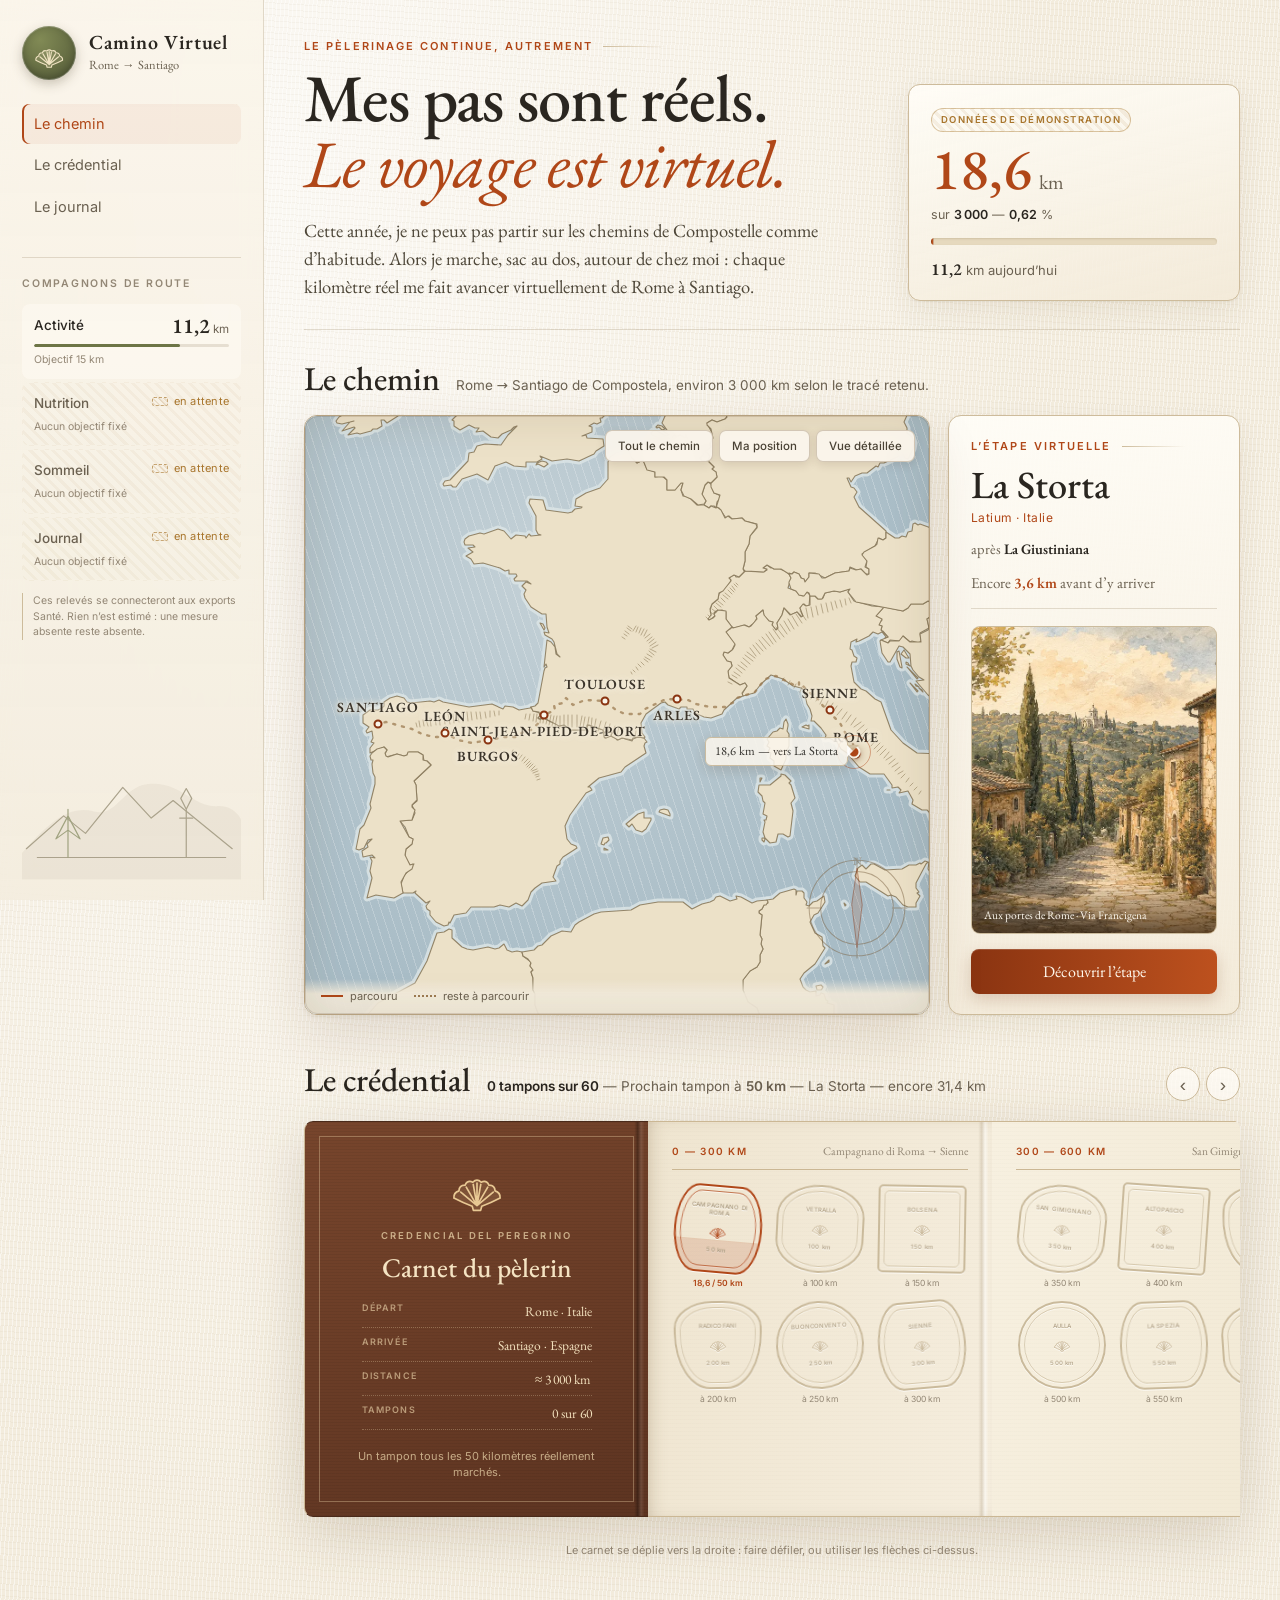
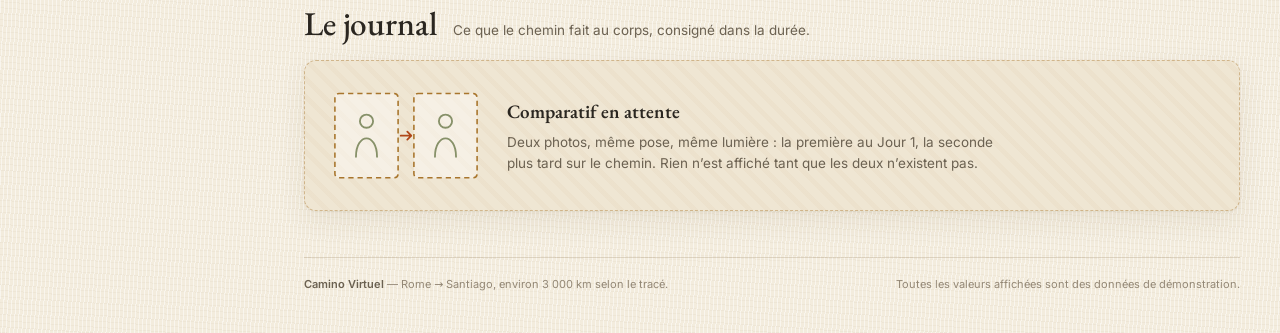
==== index.html @ 422473f5 "Camino Virtuel : refonte visuelle de la carte et du crédential Reprend l'état du site Lab et pousse " ====
<!doctype html>
<html lang="fr">
<head>
<meta charset="utf-8">
<meta name="viewport" content="width=device-width, initial-scale=1, viewport-fit=cover">
<meta name="theme-color" content="#f3ecdd">
<title>Camino Virtuel — Rome → Santiago</title>
<meta name="description" content="Je marche réellement autour de chez moi. Chaque kilomètre me fait avancer virtuellement de Rome à Santiago de Compostela.">
<link rel="stylesheet" href="assets/js/vendor/leaflet.css">
<link rel="stylesheet" href="assets/css/camino.css">
</head>
<body>

<a class="skip" href="#carte">Aller à la carte</a>

<!-- ══ colonne de gauche ═══════════════════════════════════════════════════ -->
<aside class="rail">
  <a class="brand" href="#top">
    <span class="brand-mark" aria-hidden="true">
      <svg viewBox="0 0 40 38">
        <path d="M3.5 27.6Q3.1 23.9 7.1 22.5Q7.3 18.3 11.5 18.4Q13.2 14.6 17 16.3Q20 13.3 23 16.3Q26.8 14.6 28.5 18.4Q32.7 18.3 32.9 22.5Q36.9 23.9 36.5 27.6Q30 31 23.4 33.5L22.6 36.4L17.4 36.4L16.6 33.5Q10 31 3.5 27.6Z"/>
        <path d="M20 33L8.4 23.4M20 33L12.3 19.8M20 33L17.3 17.9M20 33L22.7 17.9M20 33L27.7 19.8M20 33L31.6 23.4M20 33L20 16.9"/>
      </svg>
    </span>
    <span class="brand-text">
      <b>Camino Virtuel</b>
      <i>Rome → Santiago</i>
    </span>
  </a>

  <nav class="nav" aria-label="Navigation principale">
    <a class="nav-item is-active" href="#carte">Le chemin</a>
    <a class="nav-item" href="#credential">Le crédential</a>
    <a class="nav-item" href="#journal">Le journal</a>
  </nav>

  <!-- Les quatre compagnons vivent ici, dans la colonne — jamais sous la carte.
       Ils accompagnent le voyage, ils ne sont pas le récit. -->
  <section class="companions" aria-labelledby="companions-title">
    <h2 id="companions-title">Compagnons de route</h2>
    <ul data-compagnons></ul>
    <p class="companions-note" data-demo-only>
      Ces relevés se connecteront aux exports Santé. Rien n’est estimé :
      une mesure absente reste absente.
    </p>
  </section>

  <div class="rail-foot" aria-hidden="true">
    <svg viewBox="0 0 200 120">
      <path class="wash" d="M0 96c26-30 44-44 66-38 20 5 26-22 48-25 30-4 42 22 66 20 8 0 16 4 20 12v55H0Z"/>
      <path class="line" d="M4 92 38 62l20 16 34-42 26 28 20-16 54 44"/>
      <path class="line" d="M14 100h172"/>
      <path class="spire" d="M150 100V56m-6 8h12m-6-8-5-10 5-9 5 9-5 10"/>
      <path class="tree" d="M42 100V56m0 6-11 21 11-8 11 8-11-21"/>
    </svg>
  </div>
</aside>

<!-- ══ contenu ═════════════════════════════════════════════════════════════ -->
<main id="top">

  <!-- ── titre-thèse ─────────────────────────────────────────────────────── -->
  <header class="masthead">
    <div class="masthead-text">
      <p class="overline">Le pèlerinage continue, autrement</p>
      <h1>Mes pas sont réels.<br><em>Le voyage est virtuel.</em></h1>
      <p class="standfirst">
        Cette année, je ne peux pas partir sur les chemins de Compostelle comme
        d’habitude. Alors je marche, sac au dos, autour de chez moi : chaque
        kilomètre réel me fait avancer virtuellement de Rome à Santiago.
      </p>
    </div>

    <div class="odometer">
      <span class="odometer-badge" data-demo-only>Données de démonstration</span>
      <p class="odometer-value">
        <strong data-km-total>—</strong><span>km</span>
      </p>
      <p class="odometer-scale">sur <b data-km-goal>3 000</b> — <b data-percent>0</b> %</p>
      <div class="track" data-progress-bar role="progressbar"
           aria-valuemin="0" aria-valuemax="3000" aria-valuenow="0">
        <i></i>
      </div>
      <p class="odometer-today" data-today></p>
    </div>
  </header>

  <!-- ── la carte, cœur du site ──────────────────────────────────────────── -->
  <section class="chapter" id="carte" aria-labelledby="carte-title">
    <div class="chapter-head">
      <h2 id="carte-title">Le chemin</h2>
      <p>Rome → Santiago de Compostela, environ 3 000 km selon le tracé retenu.</p>
    </div>

    <div class="map-and-stage">
      <figure class="map-frame">
        <div id="camino-map" role="application"
             aria-label="Carte du Camino Virtuel, de Rome à Santiago. Zoomable et déplaçable."></div>

        <div class="map-tools">
          <button type="button" data-map-all>Tout le chemin</button>
          <button type="button" data-map-here>Ma position</button>
          <button type="button" data-map-detail aria-pressed="false"><span>Vue détaillée</span></button>
        </div>

        <div class="rose" aria-hidden="true">
          <svg viewBox="0 0 100 100">
            <circle cx="50" cy="50" r="46"/><circle cx="50" cy="50" r="35"/>
            <path d="M50 2v14M50 84v14M2 50h14M84 50h14"/>
            <path class="needle" d="M50 12 55 47 50 88 45 47Z"/>
            <text x="50" y="9">N</text>
          </svg>
        </div>

        <figcaption class="map-legend">
          <span class="key key-walked">parcouru</span>
          <span class="key key-left">reste à parcourir</span>
          <span class="map-credit" data-map-credit hidden>fond de plan © OpenStreetMap</span>
        </figcaption>
      </figure>

      <article class="stage">
        <p class="overline">L’étape virtuelle</p>
        <h3><span data-stage-name>—</span></h3>
        <p class="stage-region" data-stage-region></p>
        <p class="stage-from">après <b data-stage-from>—</b></p>
        <p class="stage-remaining" data-stage-remaining></p>

        <figure class="stage-figure" data-stage-figure></figure>

        <button class="btn" type="button" data-open="dlg-stage">Découvrir l’étape</button>
      </article>
    </div>
  </section>

  <!-- ── le crédential, second protagoniste ──────────────────────────────── -->
  <section class="chapter" id="credential" aria-labelledby="cred-title">
    <div class="chapter-head">
      <h2 id="cred-title">Le crédential</h2>
      <p>
        <b><span data-stamp-count>0</span> tampons sur <span data-stamp-total>60</span></b>
        — <span data-next-stamp></span>
      </p>
      <div class="rail-nav">
        <button type="button" data-accordion-prev aria-label="Volet précédent">‹</button>
        <button type="button" data-accordion-next aria-label="Volet suivant">›</button>
      </div>
    </div>

    <div class="leporello" data-accordion tabindex="0"
         aria-label="Carnet du pèlerin, déplié — faire défiler horizontalement"></div>

    <p class="leporello-hint">
      Le carnet se déplie vers la droite : faire défiler, ou utiliser les flèches ci-dessus.
    </p>
  </section>

  <!-- ── journal ─────────────────────────────────────────────────────────── -->
  <section class="chapter" id="journal" aria-labelledby="journal-title">
    <div class="chapter-head">
      <h2 id="journal-title">Le journal</h2>
      <p>Ce que le chemin fait au corps, consigné dans la durée.</p>
    </div>
    <div class="compare-host" data-compare></div>
  </section>

  <footer class="foot">
    <p><b>Camino Virtuel</b> — Rome → Santiago, environ 3 000 km selon le tracé.</p>
    <p data-demo-only>Toutes les valeurs affichées sont des données de démonstration.</p>
  </footer>
</main>

<!-- ══ fenêtre : l'étape ═══════════════════════════════════════════════════ -->
<dialog id="dlg-stage" class="sheet">
  <button class="sheet-close" type="button" data-close aria-label="Fermer">×</button>
  <div class="sheet-body">
    <p class="overline">Sur la Via Francigena</p>
    <h2><span data-stage-name>—</span></h2>
    <p class="lead">
      Les premiers kilomètres quittent Rome par la via Cassia. La ville se retire
      lentement derrière les pins, et le chemin s’ouvre sur les collines du Latium.
    </p>
    <blockquote>« Le vrai voyage commence au premier pas que l’on décide de compter. »</blockquote>
    <p class="sheet-note" data-demo-only>
      Le récit détaillé de chaque étape s’écrira au fil du chemin. Les étapes non
      documentées restent vierges plutôt que remplies automatiquement.
    </p>
  </div>
</dialog>

<script src="assets/js/vendor/leaflet.js"></script>
<script src="assets/data/europe-geo.js"></script>
<script src="assets/data/camino-data.js"></script>
<script src="assets/data/camino-state.js"></script>
<script src="assets/js/camino-map.js"></script>
<script src="assets/js/camino.js"></script>
</body>
</html>
---- assets/js/vendor/leaflet.css ----
/* required styles */

.leaflet-pane,
.leaflet-tile,
.leaflet-marker-icon,
.leaflet-marker-shadow,
.leaflet-tile-container,
.leaflet-pane > svg,
.leaflet-pane > canvas,
.leaflet-zoom-box,
.leaflet-image-layer,
.leaflet-layer {
	position: absolute;
	left: 0;
	top: 0;
	}
.leaflet-container {
	overflow: hidden;
	}
.leaflet-tile,
.leaflet-marker-icon,
.leaflet-marker-shadow {
	-webkit-user-select: none;
	   -moz-user-select: none;
	        user-select: none;
	  -webkit-user-drag: none;
	}
/* Prevents IE11 from highlighting tiles in blue */
.leaflet-tile::selection {
	background: transparent;
}
/* Safari renders non-retina tile on retina better with this, but Chrome is worse */
.leaflet-safari .leaflet-tile {
	image-rendering: -webkit-optimize-contrast;
	}
/* hack that prevents hw layers "stretching" when loading new tiles */
.leaflet-safari .leaflet-tile-container {
	width: 1600px;
	height: 1600px;
	-webkit-transform-origin: 0 0;
	}
.leaflet-marker-icon,
.leaflet-marker-shadow {
	display: block;
	}
/* .leaflet-container svg: reset svg max-width decleration shipped in Joomla! (joomla.org) 3.x */
/* .leaflet-container img: map is broken in FF if you have max-width: 100% on tiles */
.leaflet-container .leaflet-overlay-pane svg {
	max-width: none !important;
	max-height: none !important;
	}
.leaflet-container .leaflet-marker-pane img,
.leaflet-container .leaflet-shadow-pane img,
.leaflet-container .leaflet-tile-pane img,
.leaflet-container img.leaflet-image-layer,
.leaflet-container .leaflet-tile {
	max-width: none !important;
	max-height: none !important;
	width: auto;
	padding: 0;
	}

.leaflet-container img.leaflet-tile {
	/* See: https://bugs.chromium.org/p/chromium/issues/detail?id=600120 */
	mix-blend-mode: plus-lighter;
}

.leaflet-container.leaflet-touch-zoom {
	-ms-touch-action: pan-x pan-y;
	touch-action: pan-x pan-y;
	}
.leaflet-container.leaflet-touch-drag {
	-ms-touch-action: pinch-zoom;
	/* Fallback for FF which doesn't support pinch-zoom */
	touch-action: none;
	touch-action: pinch-zoom;
}
.leaflet-container.leaflet-touch-drag.leaflet-touch-zoom {
	-ms-touch-action: none;
	touch-action: none;
}
.leaflet-container {
	-webkit-tap-highlight-color: transparent;
}
.leaflet-container a {
	-webkit-tap-highlight-color: rgba(51, 181, 229, 0.4);
}
.leaflet-tile {
	filter: inherit;
	visibility: hidden;
	}
.leaflet-tile-loaded {
	visibility: inherit;
	}
.leaflet-zoom-box {
	width: 0;
	height: 0;
	-moz-box-sizing: border-box;
	     box-sizing: border-box;
	z-index: 800;
	}
/* workaround for https://bugzilla.mozilla.org/show_bug.cgi?id=888319 */
.leaflet-overlay-pane svg {
	-moz-user-select: none;
	}

.leaflet-pane         { z-index: 400; }

.leaflet-tile-pane    { z-index: 200; }
.leaflet-overlay-pane { z-index: 400; }
.leaflet-shadow-pane  { z-index: 500; }
.leaflet-marker-pane  { z-index: 600; }
.leaflet-tooltip-pane   { z-index: 650; }
.leaflet-popup-pane   { z-index: 700; }

.leaflet-map-pane canvas { z-index: 100; }
.leaflet-map-pane svg    { z-index: 200; }

.leaflet-vml-shape {
	width: 1px;
	height: 1px;
	}
.lvml {
	behavior: url(#default#VML);
	display: inline-block;
	position: absolute;
	}


/* control positioning */

.leaflet-control {
	position: relative;
	z-index: 800;
	pointer-events: visiblePainted; /* IE 9-10 doesn't have auto */
	pointer-events: auto;
	}
.leaflet-top,
.leaflet-bottom {
	position: absolute;
	z-index: 1000;
	pointer-events: none;
	}
.leaflet-top {
	top: 0;
	}
.leaflet-right {
	right: 0;
	}
.leaflet-bottom {
	bottom: 0;
	}
.leaflet-left {
	left: 0;
	}
.leaflet-control {
	float: left;
	clear: both;
	}
.leaflet-right .leaflet-control {
	float: right;
	}
.leaflet-top .leaflet-control {
	margin-top: 10px;
	}
.leaflet-bottom .leaflet-control {
	margin-bottom: 10px;
	}
.leaflet-left .leaflet-control {
	margin-left: 10px;
	}
.leaflet-right .leaflet-control {
	margin-right: 10px;
	}


/* zoom and fade animations */

.leaflet-fade-anim .leaflet-popup {
	opacity: 0;
	-webkit-transition: opacity 0.2s linear;
	   -moz-transition: opacity 0.2s linear;
	        transition: opacity 0.2s linear;
	}
.leaflet-fade-anim .leaflet-map-pane .leaflet-popup {
	opacity: 1;
	}
.leaflet-zoom-animated {
	-webkit-transform-origin: 0 0;
	    -ms-transform-origin: 0 0;
	        transform-origin: 0 0;
	}
svg.leaflet-zoom-animated {
	will-change: transform;
}

.leaflet-zoom-anim .leaflet-zoom-animated {
	-webkit-transition: -webkit-transform 0.25s cubic-bezier(0,0,0.25,1);
	   -moz-transition:    -moz-transform 0.25s cubic-bezier(0,0,0.25,1);
	        transition:         transform 0.25s cubic-bezier(0,0,0.25,1);
	}
.leaflet-zoom-anim .leaflet-tile,
.leaflet-pan-anim .leaflet-tile {
	-webkit-transition: none;
	   -moz-transition: none;
	        transition: none;
	}

.leaflet-zoom-anim .leaflet-zoom-hide {
	visibility: hidden;
	}


/* cursors */

.leaflet-interactive {
	cursor: pointer;
	}
.leaflet-grab {
	cursor: -webkit-grab;
	cursor:    -moz-grab;
	cursor:         grab;
	}
.leaflet-crosshair,
.leaflet-crosshair .leaflet-interactive {
	cursor: crosshair;
	}
.leaflet-popup-pane,
.leaflet-control {
	cursor: auto;
	}
.leaflet-dragging .leaflet-grab,
.leaflet-dragging .leaflet-grab .leaflet-interactive,
.leaflet-dragging .leaflet-marker-draggable {
	cursor: move;
	cursor: -webkit-grabbing;
	cursor:    -moz-grabbing;
	cursor:         grabbing;
	}

/* marker & overlays interactivity */
.leaflet-marker-icon,
.leaflet-marker-shadow,
.leaflet-image-layer,
.leaflet-pane > svg path,
.leaflet-tile-container {
	pointer-events: none;
	}

.leaflet-marker-icon.leaflet-interactive,
.leaflet-image-layer.leaflet-interactive,
.leaflet-pane > svg path.leaflet-interactive,
svg.leaflet-image-layer.leaflet-interactive path {
	pointer-events: visiblePainted; /* IE 9-10 doesn't have auto */
	pointer-events: auto;
	}

/* visual tweaks */

.leaflet-container {
	background: #ddd;
	outline-offset: 1px;
	}
.leaflet-container a {
	color: #0078A8;
	}
.leaflet-zoom-box {
	border: 2px dotted #38f;
	background: rgba(255,255,255,0.5);
	}


/* general typography */
.leaflet-container {
	font-family: "Helvetica Neue", Arial, Helvetica, sans-serif;
	font-size: 12px;
	font-size: 0.75rem;
	line-height: 1.5;
	}


/* general toolbar styles */

.leaflet-bar {
	box-shadow: 0 1px 5px rgba(0,0,0,0.65);
	border-radius: 4px;
	}
.leaflet-bar a {
	background-color: #fff;
	border-bottom: 1px solid #ccc;
	width: 26px;
	height: 26px;
	line-height: 26px;
	display: block;
	text-align: center;
	text-decoration: none;
	color: black;
	}
.leaflet-bar a,
.leaflet-control-layers-toggle {
	background-position: 50% 50%;
	background-repeat: no-repeat;
	display: block;
	}
.leaflet-bar a:hover,
.leaflet-bar a:focus {
	background-color: #f4f4f4;
	}
.leaflet-bar a:first-child {
	border-top-left-radius: 4px;
	border-top-right-radius: 4px;
	}
.leaflet-bar a:last-child {
	border-bottom-left-radius: 4px;
	border-bottom-right-radius: 4px;
	border-bottom: none;
	}
.leaflet-bar a.leaflet-disabled {
	cursor: default;
	background-color: #f4f4f4;
	color: #bbb;
	}

.leaflet-touch .leaflet-bar a {
	width: 30px;
	height: 30px;
	line-height: 30px;
	}
.leaflet-touch .leaflet-bar a:first-child {
	border-top-left-radius: 2px;
	border-top-right-radius: 2px;
	}
.leaflet-touch .leaflet-bar a:last-child {
	border-bottom-left-radius: 2px;
	border-bottom-right-radius: 2px;
	}

/* zoom control */

.leaflet-control-zoom-in,
.leaflet-control-zoom-out {
	font: bold 18px 'Lucida Console', Monaco, monospace;
	text-indent: 1px;
	}

.leaflet-touch .leaflet-control-zoom-in, .leaflet-touch .leaflet-control-zoom-out  {
	font-size: 22px;
	}


/* layers control */

.leaflet-control-layers {
	box-shadow: 0 1px 5px rgba(0,0,0,0.4);
	background: #fff;
	border-radius: 5px;
	}
.leaflet-control-layers-toggle {
	background-image: url(images/layers.png);
	width: 36px;
	height: 36px;
	}
.leaflet-retina .leaflet-control-layers-toggle {
	background-image: url(images/layers-2x.png);
	background-size: 26px 26px;
	}
.leaflet-touch .leaflet-control-layers-toggle {
	width: 44px;
	height: 44px;
	}
.leaflet-control-layers .leaflet-control-layers-list,
.leaflet-control-layers-expanded .leaflet-control-layers-toggle {
	display: none;
	}
.leaflet-control-layers-expanded .leaflet-control-layers-list {
	display: block;
	position: relative;
	}
.leaflet-control-layers-expanded {
	padding: 6px 10px 6px 6px;
	color: #333;
	background: #fff;
	}
.leaflet-control-layers-scrollbar {
	overflow-y: scroll;
	overflow-x: hidden;
	padding-right: 5px;
	}
.leaflet-control-layers-selector {
	margin-top: 2px;
	position: relative;
	top: 1px;
	}
.leaflet-control-layers label {
	display: block;
	font-size: 13px;
	font-size: 1.08333em;
	}
.leaflet-control-layers-separator {
	height: 0;
	border-top: 1px solid #ddd;
	margin: 5px -10px 5px -6px;
	}

/* Default icon URLs */
.leaflet-default-icon-path { /* used only in path-guessing heuristic, see L.Icon.Default */
	background-image: url(images/marker-icon.png);
	}


/* attribution and scale controls */

.leaflet-container .leaflet-control-attribution {
	background: #fff;
	background: rgba(255, 255, 255, 0.8);
	margin: 0;
	}
.leaflet-control-attribution,
.leaflet-control-scale-line {
	padding: 0 5px;
	color: #333;
	line-height: 1.4;
	}
.leaflet-control-attribution a {
	text-decoration: none;
	}
.leaflet-control-attribution a:hover,
.leaflet-control-attribution a:focus {
	text-decoration: underline;
	}
.leaflet-attribution-flag {
	display: inline !important;
	vertical-align: baseline !important;
	width: 1em;
	height: 0.6669em;
	}
.leaflet-left .leaflet-control-scale {
	margin-left: 5px;
	}
.leaflet-bottom .leaflet-control-scale {
	margin-bottom: 5px;
	}
.leaflet-control-scale-line {
	border: 2px solid #777;
	border-top: none;
	line-height: 1.1;
	padding: 2px 5px 1px;
	white-space: nowrap;
	-moz-box-sizing: border-box;
	     box-sizing: border-box;
	background: rgba(255, 255, 255, 0.8);
	text-shadow: 1px 1px #fff;
	}
.leaflet-control-scale-line:not(:first-child) {
	border-top: 2px solid #777;
	border-bottom: none;
	margin-top: -2px;
	}
.leaflet-control-scale-line:not(:first-child):not(:last-child) {
	border-bottom: 2px solid #777;
	}

.leaflet-touch .leaflet-control-attribution,
.leaflet-touch .leaflet-control-layers,
.leaflet-touch .leaflet-bar {
	box-shadow: none;
	}
.leaflet-touch .leaflet-control-layers,
.leaflet-touch .leaflet-bar {
	border: 2px solid rgba(0,0,0,0.2);
	background-clip: padding-box;
	}


/* popup */

.leaflet-popup {
	position: absolute;
	text-align: center;
	margin-bottom: 20px;
	}
.leaflet-popup-content-wrapper {
	padding: 1px;
	text-align: left;
	border-radius: 12px;
	}
.leaflet-popup-content {
	margin: 13px 24px 13px 20px;
	line-height: 1.3;
	font-size: 13px;
	font-size: 1.08333em;
	min-height: 1px;
	}
.leaflet-popup-content p {
	margin: 17px 0;
	margin: 1.3em 0;
	}
.leaflet-popup-tip-container {
	width: 40px;
	height: 20px;
	position: absolute;
	left: 50%;
	margin-top: -1px;
	margin-left: -20px;
	overflow: hidden;
	pointer-events: none;
	}
.leaflet-popup-tip {
	width: 17px;
	height: 17px;
	padding: 1px;

	margin: -10px auto 0;
	pointer-events: auto;

	-webkit-transform: rotate(45deg);
	   -moz-transform: rotate(45deg);
	    -ms-transform: rotate(45deg);
	        transform: rotate(45deg);
	}
.leaflet-popup-content-wrapper,
.leaflet-popup-tip {
	background: white;
	color: #333;
	box-shadow: 0 3px 14px rgba(0,0,0,0.4);
	}
.leaflet-container a.leaflet-popup-close-button {
	position: absolute;
	top: 0;
	right: 0;
	border: none;
	text-align: center;
	width: 24px;
	height: 24px;
	font: 16px/24px Tahoma, Verdana, sans-serif;
	color: #757575;
	text-decoration: none;
	background: transparent;
	}
.leaflet-container a.leaflet-popup-close-button:hover,
.leaflet-container a.leaflet-popup-close-button:focus {
	color: #585858;
	}
.leaflet-popup-scrolled {
	overflow: auto;
	}

.leaflet-oldie .leaflet-popup-content-wrapper {
	-ms-zoom: 1;
	}
.leaflet-oldie .leaflet-popup-tip {
	width: 24px;
	margin: 0 auto;

	-ms-filter: "progid:DXImageTransform.Microsoft.Matrix(M11=0.70710678, M12=0.70710678, M21=-0.70710678, M22=0.70710678)";
	filter: progid:DXImageTransform.Microsoft.Matrix(M11=0.70710678, M12=0.70710678, M21=-0.70710678, M22=0.70710678);
	}

.leaflet-oldie .leaflet-control-zoom,
.leaflet-oldie .leaflet-control-layers,
.leaflet-oldie .leaflet-popup-content-wrapper,
.leaflet-oldie .leaflet-popup-tip {
	border: 1px solid #999;
	}


/* div icon */

.leaflet-div-icon {
	background: #fff;
	border: 1px solid #666;
	}


/* Tooltip */
/* Base styles for the element that has a tooltip */
.leaflet-tooltip {
	position: absolute;
	padding: 6px;
	background-color: #fff;
	border: 1px solid #fff;
	border-radius: 3px;
	color: #222;
	white-space: nowrap;
	-webkit-user-select: none;
	-moz-user-select: none;
	-ms-user-select: none;
	user-select: none;
	pointer-events: none;
	box-shadow: 0 1px 3px rgba(0,0,0,0.4);
	}
.leaflet-tooltip.leaflet-interactive {
	cursor: pointer;
	pointer-events: auto;
	}
.leaflet-tooltip-top:before,
.leaflet-tooltip-bottom:before,
.leaflet-tooltip-left:before,
.leaflet-tooltip-right:before {
	position: absolute;
	pointer-events: none;
	border: 6px solid transparent;
	background: transparent;
	content: "";
	}

/* Directions */

.leaflet-tooltip-bottom {
	margin-top: 6px;
}
.leaflet-tooltip-top {
	margin-top: -6px;
}
.leaflet-tooltip-bottom:before,
.leaflet-tooltip-top:before {
	left: 50%;
	margin-left: -6px;
	}
.leaflet-tooltip-top:before {
	bottom: 0;
	margin-bottom: -12px;
	border-top-color: #fff;
	}
.leaflet-tooltip-bottom:before {
	top: 0;
	margin-top: -12px;
	margin-left: -6px;
	border-bottom-color: #fff;
	}
.leaflet-tooltip-left {
	margin-left: -6px;
}
.leaflet-tooltip-right {
	margin-left: 6px;
}
.leaflet-tooltip-left:before,
.leaflet-tooltip-right:before {
	top: 50%;
	margin-top: -6px;
	}
.leaflet-tooltip-left:before {
	right: 0;
	margin-right: -12px;
	border-left-color: #fff;
	}
.leaflet-tooltip-right:before {
	left: 0;
	margin-left: -12px;
	border-right-color: #fff;
	}

/* Printing */

@media print {
	/* Prevent printers from removing background-images of controls. */
	.leaflet-control {
		-webkit-print-color-adjust: exact;
		print-color-adjust: exact;
		}
	}
---- assets/css/camino.css ----
/* ============================================================================
   Camino Virtuel — feuille de style
   ----------------------------------------------------------------------------
   Registre : carnet de pèlerinage contemporain. Papier, encre, cuivre.
   Pas d'effet néon, pas de coquille à chaque coin, pas d'avatar.
   ========================================================================== */

/* ── fontes, auto-hébergées (aucun appel à un service extérieur) ─────────── */
@font-face{font-family:Garamond;src:url(../fonts/eb-garamond-latin-400-normal.woff2)format("woff2");font-weight:400;font-style:normal;font-display:swap}
@font-face{font-family:Garamond;src:url(../fonts/eb-garamond-latin-400-italic.woff2)format("woff2");font-weight:400;font-style:italic;font-display:swap}
@font-face{font-family:Garamond;src:url(../fonts/eb-garamond-latin-500-normal.woff2)format("woff2");font-weight:500;font-style:normal;font-display:swap}
@font-face{font-family:Garamond;src:url(../fonts/eb-garamond-latin-600-normal.woff2)format("woff2");font-weight:600;font-style:normal;font-display:swap}
@font-face{font-family:Grotesk;src:url(../fonts/inter-latin-400-normal.woff2)format("woff2");font-weight:400;font-style:normal;font-display:swap}
@font-face{font-family:Grotesk;src:url(../fonts/inter-latin-500-normal.woff2)format("woff2");font-weight:500;font-style:normal;font-display:swap}
@font-face{font-family:Grotesk;src:url(../fonts/inter-latin-600-normal.woff2)format("woff2");font-weight:600;font-style:normal;font-display:swap}

:root{
  color-scheme:light;

  /* papier */
  --paper:#f3ecdd;
  --paper-warm:#efe6d3;
  --paper-high:#faf5ea;
  --paper-deep:#e6d9be;

  /* encres */
  --ink:#2a2620;
  --ink-soft:#6b6151;
  --ink-faint:#938775;

  /* identité */
  --olive:#6d7546;
  --olive-deep:#525937;
  --terracotta:#b04718;
  --terracotta-deep:#8a3411;
  --ochre:#a8752c;
  --mineral:#39566b;
  --sage:#879169;

  /* traits */
  --rule:#cdbb9b;
  --rule-soft:rgba(120,94,56,.20);

  --serif:Garamond,"Palatino Linotype","Book Antiqua",Palatino,Georgia,serif;
  --sans:Grotesk,ui-sans-serif,system-ui,-apple-system,"Segoe UI",sans-serif;

  --lift:0 1px 2px rgba(74,50,20,.05),0 10px 30px rgba(74,50,20,.07);
  --lift-high:0 2px 4px rgba(74,50,20,.07),0 22px 55px rgba(74,50,20,.13);

  --rail-w:264px;
}

*,*::before,*::after{box-sizing:border-box}

html{scroll-behavior:smooth}

body{
  margin:0;
  min-width:320px;
  color:var(--ink);
  font-family:var(--sans);
  font-size:16px;
  line-height:1.55;
  background:var(--paper);
  /* grain de papier : deux trames fines, jamais visibles isolément */
  background-image:
    repeating-linear-gradient(94deg,rgba(255,255,255,.5) 0 1px,transparent 1px 4px),
    repeating-linear-gradient(4deg,rgba(122,92,48,.045) 0 1px,transparent 1px 6px),
    radial-gradient(ellipse at 22% 8%,rgba(255,255,255,.65),transparent 55%);
}

h1,h2,h3,h4{font-family:var(--serif);font-weight:500;margin:0;line-height:1.1}
p{margin:0}
img{max-width:100%;display:block}

:where(button,a):focus-visible{
  outline:2.5px solid var(--terracotta);
  outline-offset:3px;
  border-radius:3px;
}

.skip{
  position:absolute;left:-9999px;top:0;z-index:999;
  padding:10px 16px;background:var(--ink);color:var(--paper-high);
}
.skip:focus{left:8px;top:8px}

/* filet ornemental, réutilisé partout */
.overline{
  font-family:var(--sans);font-size:11px;font-weight:600;
  letter-spacing:.19em;text-transform:uppercase;
  color:var(--terracotta);margin:0 0 10px;
  display:flex;align-items:center;gap:10px;
}
.overline::after{
  content:"";flex:1;height:1px;max-width:64px;
  background:linear-gradient(90deg,var(--rule),transparent);
}

/* ══ colonne de gauche ═══════════════════════════════════════════════════ */

.rail{
  position:fixed;inset:0 auto 0 0;width:var(--rail-w);z-index:900;
  display:flex;flex-direction:column;
  padding:26px 22px 0;
  border-right:1px solid var(--rule-soft);
  background:linear-gradient(180deg,rgba(250,245,234,.9),rgba(243,236,221,.82));
  backdrop-filter:blur(14px);
  overflow-y:auto;overflow-x:hidden;
}

.brand{display:flex;align-items:center;gap:13px;text-decoration:none;color:inherit}

.brand-mark{
  flex:0 0 54px;height:54px;display:grid;place-items:center;border-radius:50%;
  background:radial-gradient(circle at 34% 26%,#818a55,var(--olive-deep));
  box-shadow:inset 0 0 0 1px rgba(255,255,255,.22),
             inset 0 -3px 8px rgba(0,0,0,.25),
             0 4px 12px rgba(60,52,22,.26);
}
.brand-mark svg{width:60%;height:60%;fill:none;stroke:#f0e3c2;stroke-width:1.4;
  stroke-linecap:round;stroke-linejoin:round}
.brand-mark svg path:first-child{fill:rgba(240,227,194,.14)}

.brand-text b{
  display:block;font-family:var(--serif);font-size:20px;font-weight:600;
  letter-spacing:.03em;line-height:1.05;
}
.brand-text i{
  display:block;font-family:var(--serif);font-style:normal;
  font-size:12.5px;color:var(--ink-soft);margin-top:2px;
}

.nav{display:flex;flex-direction:column;gap:1px;margin:24px 0 4px}
.nav-item{
  padding:9px 12px;border-radius:7px;text-decoration:none;
  color:var(--ink-soft);font-size:14.5px;
  transition:background .18s,color .18s;
}
.nav-item:hover{background:rgba(176,71,24,.07);color:var(--terracotta)}
.nav-item.is-active{
  color:var(--terracotta);background:rgba(176,71,24,.06);
  box-shadow:inset 2px 0 0 var(--terracotta);
}

/* ── compagnons de route ── */
.companions{margin-top:26px;padding-top:20px;border-top:1px solid var(--rule-soft)}
.companions h2{
  font-family:var(--sans);font-size:10.5px;font-weight:600;
  letter-spacing:.17em;text-transform:uppercase;color:var(--ink-faint);
  margin-bottom:14px;
}
.companions ul{list-style:none;margin:0;padding:0;display:flex;flex-direction:column;gap:3px}

.compagnon{
  padding:10px 11px;border-radius:8px;
  display:grid;grid-template-columns:1fr auto;gap:2px 10px;
  background:rgba(255,252,245,.5);
  border:1px solid transparent;
  transition:border-color .18s,background .18s;
}
.compagnon:hover{background:rgba(255,252,245,.9);border-color:var(--rule-soft)}

.compagnon-label{font-size:13.5px;color:var(--ink);font-weight:500}
.compagnon-value{text-align:right;font-family:var(--serif);line-height:1}
.compagnon-value strong{font-size:21px;font-weight:600}
.compagnon-value small{font-size:11.5px;color:var(--ink-soft);margin-left:3px;font-family:var(--sans)}
.compagnon-bar{
  grid-column:1/-1;height:3px;border-radius:2px;margin-top:6px;
  background:rgba(120,94,56,.16);overflow:hidden;
}
.compagnon-bar i{display:block;height:100%;border-radius:inherit;background:var(--olive)}
.compagnon-goal{grid-column:1/-1;font-size:10.5px;color:var(--ink-faint);margin-top:3px}

.compagnon-activite .compagnon-bar i{background:var(--olive)}
.compagnon-nutrition .compagnon-bar i{background:var(--sage)}
.compagnon-sommeil   .compagnon-bar i{background:var(--mineral)}
.compagnon-journal   .compagnon-bar i{background:var(--ochre)}

.companions-note{
  font-size:10.5px;line-height:1.5;color:var(--ink-faint);
  margin-top:12px;padding-left:10px;border-left:1px solid var(--rule);
}

/* ── état « en attente » : traité, pas subi ──────────────────────────────
   Une donnée manquante reçoit sa propre matière : hachure fine, encre pâle,
   contour tireté. Elle se lit comme une case laissée vierge dans un carnet,
   pas comme un texte gris oublié.
   ───────────────────────────────────────────────────────────────────────── */
.pending{
  display:inline-flex;align-items:center;gap:6px;
  font-family:var(--sans);font-size:11px;font-style:normal;
  color:var(--ochre);letter-spacing:.02em;white-space:nowrap;
}
.pending i{
  width:16px;height:9px;border-radius:2px;flex:none;
  border:1px dashed rgba(168,117,44,.6);
  background:repeating-linear-gradient(45deg,
    rgba(168,117,44,.16) 0 1.5px,transparent 1.5px 4px);
}
.compagnon.is-pending{background:repeating-linear-gradient(45deg,
    rgba(168,117,44,.05) 0 3px,transparent 3px 8px)}
.compagnon.is-pending .compagnon-label{color:var(--ink-soft)}

/* ── vignette de bas de colonne ── */
.rail-foot{margin-top:auto;padding:26px 0 14px;opacity:.62}
.rail-foot svg{width:100%;height:auto;overflow:visible}
.rail-foot .wash{fill:rgba(141,127,93,.13);stroke:none}
.rail-foot .line,.rail-foot .spire,.rail-foot .tree{
  fill:none;stroke:#7d7458;stroke-width:1.1;
  stroke-linecap:round;stroke-linejoin:round;
}
.rail-foot .tree{stroke:var(--olive)}

/* ══ contenu ═════════════════════════════════════════════════════════════ */

main{margin-left:var(--rail-w);padding:38px 40px 40px;max-width:1680px}

/* ── titre-thèse ─────────────────────────────────────────────────────────
   La phrase signature est le titre. Pas un slogan sous un libellé utilitaire :
   c'est elle qui porte le sens, donc c'est elle qui occupe l'espace.
   ───────────────────────────────────────────────────────────────────────── */
.masthead{
  display:grid;grid-template-columns:minmax(0,1fr) minmax(272px,332px);
  gap:44px;align-items:end;
  padding-bottom:28px;margin-bottom:30px;
  border-bottom:1px solid var(--rule-soft);
}

.masthead h1{
  font-size:clamp(38px,5.2vw,72px);
  line-height:.99;letter-spacing:-.012em;
  margin:0 0 20px;
}
.masthead h1 em{font-style:italic;color:var(--terracotta)}

.standfirst{
  max-width:60ch;font-family:var(--serif);font-size:18.5px;line-height:1.52;
  color:#4e4739;
}

/* compteur */
.odometer{
  padding:20px 22px 18px;border-radius:12px;
  background:linear-gradient(165deg,rgba(255,253,247,.96),rgba(243,234,216,.9));
  border:1px solid var(--rule);
  box-shadow:var(--lift);
}
.odometer-badge{
  display:inline-block;margin-bottom:12px;padding:4px 9px;border-radius:99px;
  font-size:9.5px;font-weight:600;letter-spacing:.15em;text-transform:uppercase;
  color:var(--ochre);border:1px solid rgba(168,117,44,.4);
  background:repeating-linear-gradient(45deg,
    rgba(168,117,44,.09) 0 3px,transparent 3px 7px);
}
.odometer-value{display:flex;align-items:baseline;gap:7px;font-family:var(--serif)}
.odometer-value strong{font-size:58px;font-weight:500;line-height:.85;color:var(--terracotta)}
.odometer-value span{font-size:20px;color:var(--ink-soft)}
.odometer-scale{font-size:12.5px;color:var(--ink-soft);margin-top:7px}
.odometer-scale b{font-weight:600;color:var(--ink)}

.track{
  position:relative;height:7px;border-radius:99px;margin:13px 0 11px;
  background:var(--paper-deep);
  box-shadow:inset 0 1px 2px rgba(90,66,30,.16);
  overflow:hidden;
}
.track i{
  display:block;height:100%;width:var(--p,1%);border-radius:99px;
  background:linear-gradient(90deg,var(--terracotta-deep),#c9591f);
  box-shadow:0 0 0 1px rgba(138,52,17,.3);
}
.odometer-today{font-size:13px;color:var(--ink-soft)}
.odometer-today strong{font-family:var(--serif);font-size:17px;color:var(--ink)}

/* ── chapitres ── */
/* scroll-margin : sans elle, un lien de navigation amène le titre du chapitre
   juste sous le bandeau collant, qui le masque. */
.chapter{margin-bottom:46px;scroll-margin-top:24px}
.chapter-head{
  display:flex;align-items:baseline;gap:16px;flex-wrap:wrap;
  margin-bottom:18px;
}
.chapter-head h2{font-size:clamp(26px,2.6vw,36px);letter-spacing:-.005em}
.chapter-head p{font-size:13.5px;color:var(--ink-soft);flex:1;min-width:220px}
.chapter-head b{color:var(--ink);font-weight:600}

.rail-nav{display:flex;gap:6px}
.rail-nav button{
  width:34px;height:34px;border-radius:50%;cursor:pointer;
  border:1px solid var(--rule);background:rgba(255,252,245,.8);
  color:var(--ink-soft);font-size:19px;line-height:1;
  transition:background .18s,color .18s,transform .18s;
}
.rail-nav button:hover{background:var(--terracotta);color:#fff8ec;transform:translateY(-1px)}

/* ══ carte ═══════════════════════════════════════════════════════════════ */

.map-and-stage{
  display:grid;grid-template-columns:minmax(0,2.55fr) minmax(292px,1fr);
  gap:18px;align-items:stretch;
}

.map-frame{
  position:relative;margin:0;border-radius:13px;overflow:hidden;
  border:1px solid #b6a180;
  box-shadow:var(--lift-high);
  min-height:600px;
  /* Les calques Leaflet montent jusqu'à z-index 760. Sans contexte
     d'empilement isolé, ils passaient au-dessus du bandeau collant. */
  isolation:isolate;
  z-index:0;
}
/* liseré intérieur : donne l'épaisseur d'une carte encadrée */
.map-frame::after{
  content:"";position:absolute;inset:0;pointer-events:none;z-index:700;
  border-radius:inherit;
  box-shadow:inset 0 0 0 1px rgba(94,66,32,.16),
             inset 0 0 46px rgba(88,60,24,.13);
}

#camino-map{
  position:absolute;inset:0;
  /* la mer : lavis bleu minéral, strié de fines lignes comme une eau gravée */
  background:
    repeating-linear-gradient(72deg,rgba(255,255,255,.22) 0 1px,transparent 1px 8px),
    radial-gradient(ellipse at 38% 26%,#c3d0d6,#a8bcc6 72%);
}
#camino-map.is-detailed{background:#ddd8cc}

/* — le fond dessiné —
   fill-opacity est réaffirmée ici : sans elle, Leaflet délave le sable. */
.land-body{
  fill:#ece1c8;fill-opacity:1;
  stroke:#8a7a5c;stroke-opacity:.9;stroke-linejoin:round;
}
/* halo côtier : l'eau pâlit au contact de la terre, comme sur les cartes gravées */
.land-halo{stroke:#dbe4e6;stroke-opacity:.85;stroke-linejoin:round}
.relief-mark{stroke:#8d7a58;stroke-opacity:.55;stroke-linecap:round}

/* tuiles OSM, en vue détaillée : adoucies pour rester dans la gamme papier */
.osm-tiles{filter:sepia(.3) saturate(.72) contrast(.93) brightness(1.05)}

/* — le chemin — */
.route-remaining{
  stroke:#9c7b52;stroke-opacity:.75;
  stroke-dasharray:2 7;stroke-linecap:round;
}
.route-walked-halo{stroke:var(--terracotta);stroke-opacity:.15;stroke-linecap:round}
.route-walked{stroke:var(--terracotta);stroke-linecap:round}

/* — villes — */
.city{background:none;border:0}
.city .city-dot{
  position:absolute;left:50%;top:50%;transform:translate(-50%,-50%);
  width:7px;height:7px;border-radius:50%;
  background:var(--paper-high);border:1.5px solid #7d6a4a;
}
.city .city-name{
  position:absolute;left:50%;transform:translateX(-50%);white-space:nowrap;
  font-family:var(--serif);font-size:12.5px;font-weight:500;
  color:#3b342a;
  /* halo de lisibilité, sans cartouche opaque qui masquerait la carte */
  text-shadow:0 0 3px var(--paper),0 0 6px var(--paper),0 0 9px rgba(243,236,221,.9);
}
.city.label-up   .city-name{bottom:11px}
.city.label-down .city-name{top:11px}
.city-rank-1 .city-dot{width:9px;height:9px;border-width:2px;border-color:var(--terracotta-deep)}
.city-rank-1 .city-name{
  font-size:14px;font-weight:600;letter-spacing:.07em;text-transform:uppercase;
}
.city.is-reached .city-dot{background:var(--terracotta);border-color:var(--terracotta-deep)}
.city.is-hidden{opacity:0;pointer-events:none;transition:opacity .2s}

/* — position du pèlerin — */
.pilgrim{background:none;border:0}
.pilgrim-dot{
  position:absolute;left:50%;top:50%;transform:translate(-50%,-50%);
  width:13px;height:13px;border-radius:50%;
  background:var(--terracotta);border:2.5px solid var(--paper-high);
  box-shadow:0 2px 7px rgba(96,44,14,.45);
}
.pilgrim-halo{
  position:absolute;left:50%;top:50%;width:34px;height:34px;
  margin:-17px 0 0 -17px;border-radius:50%;
  border:1.5px solid rgba(176,71,24,.42);
  animation:ping 2.8s ease-out infinite;
}
@keyframes ping{
  0%{transform:scale(.42);opacity:.9}
  75%,100%{transform:scale(1.25);opacity:0}
}
.leaflet-tooltip.pilgrim-tip{
  background:rgba(252,247,238,.95);border:1px solid var(--rule);
  border-radius:6px;box-shadow:0 4px 14px rgba(70,46,18,.18);
  font-family:var(--serif);font-size:12.5px;color:var(--ink);
  padding:4px 9px;white-space:nowrap;
}
.leaflet-tooltip.pilgrim-tip::before{border-top-color:var(--rule)}

/* — outils — */
.map-tools{
  position:absolute;top:14px;right:14px;z-index:760;display:flex;gap:6px;
}
.map-tools button{
  padding:8px 12px;border-radius:7px;cursor:pointer;
  font-family:var(--sans);font-size:11.5px;font-weight:500;
  color:#4a4235;border:1px solid rgba(112,82,44,.28);
  background:rgba(251,246,237,.92);
  box-shadow:0 3px 10px rgba(60,41,20,.13);
  backdrop-filter:blur(6px);
  transition:background .18s,color .18s,transform .18s;
}
.map-tools button:hover{background:var(--terracotta);color:#fff8ec;transform:translateY(-1px)}
.map-tools button[aria-pressed="true"]{background:var(--olive);color:#f6f1e2;border-color:var(--olive-deep)}

/* — rose des vents — */
.rose{
  position:absolute;right:20px;bottom:54px;width:104px;height:104px;
  z-index:690;opacity:.5;pointer-events:none;color:#7d6444;
}
.rose svg{width:100%;height:100%;overflow:visible}
.rose circle,.rose path{fill:none;stroke:currentColor;stroke-width:1;stroke-linecap:round}
.rose .needle{fill:rgba(176,71,24,.3);stroke:var(--terracotta-deep);stroke-width:.9}
.rose text{
  fill:currentColor;font-family:var(--serif);font-size:11px;
  text-anchor:middle;stroke:none;
}

/* — légende — */
.map-legend{
  position:absolute;left:0;right:0;bottom:0;z-index:700;
  display:flex;align-items:center;gap:16px;flex-wrap:wrap;
  padding:9px 16px;
  background:linear-gradient(transparent,rgba(243,236,221,.94) 42%);
  font-size:11px;color:var(--ink-soft);
}
.key{display:inline-flex;align-items:center;gap:7px}
.key::before{content:"";width:22px;height:0;border-top-width:2.5px}
.key-walked::before{border-top-style:solid;border-color:var(--terracotta)}
.key-left::before{border-top-style:dotted;border-color:#9c7b52}
.map-credit{margin-left:auto;font-size:9.5px;color:var(--ink-faint)}

.map-fallback{
  display:grid;place-items:center;height:100%;padding:40px;
  font-family:var(--serif);font-size:17px;color:var(--ink-soft);text-align:center;
}

/* ── fiche d'étape ── */
.stage{
  display:flex;flex-direction:column;
  padding:22px 22px 20px;border-radius:13px;
  border:1px solid var(--rule);
  background:linear-gradient(170deg,rgba(255,253,247,.95),rgba(243,234,216,.86));
  box-shadow:var(--lift);
}
.stage h3{font-size:clamp(30px,3vw,42px);line-height:1;margin-bottom:6px}
.stage-region{font-size:12px;color:var(--terracotta);letter-spacing:.04em;margin-bottom:10px}
.stage-from{font-family:var(--serif);font-size:14.5px;color:var(--ink-soft)}
.stage-from b{color:var(--ink);font-weight:600}
.stage-remaining{
  font-family:var(--serif);font-size:15px;color:var(--ink-soft);
  padding:11px 0 13px;margin-bottom:2px;
  border-bottom:1px solid var(--rule-soft);
}
.stage-remaining strong{color:var(--terracotta);font-weight:600}

.stage-figure{
  margin:15px 0 0;flex:1;min-height:186px;border-radius:9px;overflow:hidden;
  border:1px solid rgba(112,82,44,.22);position:relative;
  background:var(--paper-deep);
}
.stage-figure img{width:100%;height:100%;object-fit:cover;position:absolute;inset:0}
.stage-figure figcaption{
  position:absolute;left:0;right:0;bottom:0;z-index:1;
  padding:22px 12px 9px;
  font-family:var(--serif);font-size:11.5px;color:#fdf8ee;
  background:linear-gradient(transparent,rgba(48,30,11,.72));
}
/* étape non documentée : un dessin d'attente, pas une fausse photo */
.stage-figure.is-pending{
  background:repeating-linear-gradient(45deg,
    rgba(168,117,44,.055) 0 4px,transparent 4px 11px),var(--paper-warm);
  border-style:dashed;border-color:rgba(168,117,44,.4);
}
.figure-pending{display:grid;place-items:center;gap:9px;height:100%;padding:18px;text-align:center}
.figure-pending svg{width:96px;height:auto;overflow:visible}
.figure-pending .hill{fill:rgba(135,145,105,.2);stroke:var(--sage);stroke-width:1.1}
.figure-pending .road{fill:none;stroke:var(--ochre);stroke-width:1.2;stroke-dasharray:3 3;stroke-linecap:round}
.figure-pending .sun{fill:rgba(168,117,44,.22);stroke:var(--ochre);stroke-width:1}
.figure-pending p{font-size:11.5px;color:var(--ochre)}

.btn{
  margin-top:15px;padding:12px 18px;border:0;border-radius:8px;cursor:pointer;
  font-family:var(--serif);font-size:16px;color:#fff8ec;
  background:linear-gradient(92deg,var(--terracotta-deep),#bd511e);
  box-shadow:inset 0 1px rgba(255,255,255,.16),0 6px 16px rgba(122,50,17,.2);
  transition:transform .18s,box-shadow .18s;
}
.btn:hover{transform:translateY(-2px);box-shadow:inset 0 1px rgba(255,255,255,.16),0 11px 24px rgba(122,50,17,.28)}

/* ══ crédential — carnet accordéon ═══════════════════════════════════════
   Un leporello : une bande de papier pliée en accordéon qui se déplie vers la
   droite. Les plis sont rendus par un dégradé alterné et un trait de rainure,
   pas par des cartes posées côte à côte.
   ═══════════════════════════════════════════════════════════════════════ */

.leporello{
  display:flex;gap:0;overflow-x:auto;overflow-y:hidden;
  padding:2px 0 16px;
  scroll-snap-type:x proximity;
  border-radius:11px;
  /* ombre portée du carnet posé sur la table */
  filter:drop-shadow(0 16px 30px rgba(72,47,15,.17));
}
.leporello::-webkit-scrollbar{height:8px}
.leporello::-webkit-scrollbar-track{background:rgba(120,94,56,.09);border-radius:99px}
.leporello::-webkit-scrollbar-thumb{background:rgba(120,94,56,.32);border-radius:99px}
.leporello:focus-visible{outline:2.5px solid var(--terracotta);outline-offset:4px}

.fold{
  position:relative;flex:0 0 auto;
  width:344px;min-height:396px;
  padding:22px 24px;
  scroll-snap-align:start;
  background:
    /* rainure du pli, sur le bord droit */
    linear-gradient(90deg,transparent 0 96%,rgba(88,62,28,.14) 97%,rgba(255,255,255,.5) 98%,transparent 99%),
    repeating-linear-gradient(0deg,rgba(103,73,35,.016) 0 1px,transparent 1px 4px),
    linear-gradient(103deg,#f7f0e0,#f1e8d3);
  border-top:1px solid #cbb794;
  border-bottom:1px solid #cbb794;
}
/* alternance : un pli sur deux prend la lumière, l'autre l'ombre */
.fold:nth-child(even){
  background:
    linear-gradient(90deg,transparent 0 96%,rgba(88,62,28,.14) 97%,rgba(255,255,255,.5) 98%,transparent 99%),
    repeating-linear-gradient(0deg,rgba(103,73,35,.016) 0 1px,transparent 1px 4px),
    linear-gradient(103deg,#efe5d0,#f5eddd);
  box-shadow:inset 9px 0 22px -14px rgba(85,58,24,.42);
}
.fold:first-child{border-left:1px solid #cbb794;border-radius:9px 0 0 9px}
.fold:last-child{border-right:1px solid #cbb794;border-radius:0 9px 9px 0}

/* — volet de couverture — */
.fold-cover,.fold-compostela{
  display:flex;flex-direction:column;align-items:center;text-align:center;
  justify-content:center;gap:3px;
  color:#efd9ae;
  background:
    linear-gradient(90deg,transparent 0 96%,rgba(0,0,0,.3) 97%,rgba(255,255,255,.1) 98%,transparent 99%),
    repeating-linear-gradient(0deg,rgba(0,0,0,.05) 0 1px,transparent 1px 3px),
    linear-gradient(160deg,#77452c,#5d3421);
  border-color:#4a2a1a;
}
.fold-cover::after,.fold-compostela::after{
  content:"";position:absolute;inset:14px;pointer-events:none;
  border:1px solid rgba(239,217,174,.34);
}
.fold-emblem{width:56px;height:56px;margin-bottom:12px}
.fold-emblem svg{width:100%;height:100%;fill:none;stroke:#e8c893;stroke-width:1.2;
  stroke-linecap:round;stroke-linejoin:round}
.fold-emblem svg path:first-child{fill:rgba(232,200,147,.13)}
.fold-cover .fold-overline,.fold-compostela .fold-overline{
  font-size:9.5px;font-weight:600;letter-spacing:.24em;text-transform:uppercase;
  color:rgba(239,217,174,.72);margin-bottom:7px;
}
.fold-cover h3,.fold-compostela h3{
  font-size:27px;font-weight:500;color:#f4e3c2;margin-bottom:15px;
}
.fold-id{margin:0 0 15px;display:grid;gap:7px;width:100%;max-width:230px}
.fold-id div{
  display:flex;justify-content:space-between;gap:12px;
  padding-bottom:5px;border-bottom:1px dotted rgba(239,217,174,.3);
}
.fold-id dt{font-size:9px;font-weight:600;letter-spacing:.13em;text-transform:uppercase;
  color:rgba(239,217,174,.62)}
.fold-id dd{margin:0;font-family:var(--serif);font-size:13.5px;color:#f2e0bd}
.fold-note{font-size:11px;line-height:1.5;color:rgba(239,217,174,.72);max-width:250px}

/* sceau de cire de la Compostela */
.wax{
  margin-top:16px;width:74px;height:74px;border-radius:50%;display:grid;place-items:center;
  background:radial-gradient(circle at 36% 30%,#a8452c,#7a2c1a 70%);
  box-shadow:inset 0 -3px 8px rgba(0,0,0,.4),inset 0 2px 5px rgba(255,255,255,.2),
             0 4px 12px rgba(40,14,6,.45);
  /* bord irrégulier : de la cire, pas un disque parfait */
  clip-path:polygon(50% 0,66% 5%,80% 3%,90% 15%,99% 28%,96% 45%,100% 60%,
    90% 73%,85% 88%,68% 94%,50% 100%,33% 95%,17% 90%,8% 76%,2% 60%,5% 44%,
    0 28%,11% 16%,20% 4%,35% 6%);
}
.wax span{width:52%;height:52%}
.wax svg{width:100%;height:100%;fill:none;stroke:rgba(255,225,195,.5);stroke-width:1.5;
  stroke-linecap:round;stroke-linejoin:round}
.fold-compostela.is-open .wax{
  background:radial-gradient(circle at 36% 30%,#d4a03e,#9a6a1d 70%);
}

/* — volets de tampons — */
.fold-head{
  display:flex;align-items:baseline;justify-content:space-between;gap:10px;
  padding-bottom:9px;margin-bottom:15px;border-bottom:1px solid #cbb794;
}
.fold-head span{
  font-family:var(--sans);font-size:10px;font-weight:600;
  letter-spacing:.13em;text-transform:uppercase;color:var(--terracotta);
}
.fold-head small{
  font-family:var(--serif);font-size:11.5px;color:var(--ink-faint);
  text-align:right;line-height:1.25;
}

.stamp-row{
  list-style:none;margin:0;padding:0;
  display:grid;grid-template-columns:repeat(3,1fr);gap:13px 10px;
}

.stamp{display:flex;flex-direction:column;align-items:center;gap:5px}

.stamp-face{
  position:relative;width:100%;aspect-ratio:1;max-width:88px;
  display:grid;place-items:center;
  transform:rotate(var(--tilt,0deg));
  color:var(--stamp-ink,#4a5f76);
}
.stamp-ring{
  position:absolute;inset:0;
  border:2px solid currentColor;
}
.stamp-ring::after{
  content:"";position:absolute;inset:4px;border:1px solid currentColor;opacity:.7;
}

/* Formes de cachet : cinq silhouettes obtenues au rayon de bordure seul.
   (Une découpe clip-path amputerait la bordure et le liseré intérieur.) */
.shape-cercle  .stamp-ring,.shape-cercle  .stamp-ring::after{border-radius:50%}
.shape-ovale   .stamp-ring,.shape-ovale   .stamp-ring::after{border-radius:50%/36%}
.shape-ecusson .stamp-ring,.shape-ecusson .stamp-ring::after{border-radius:44% 44% 40% 40%/30% 30% 64% 64%}
.shape-tonneau .stamp-ring,.shape-tonneau .stamp-ring::after{border-radius:26%/50%}
.shape-carre   .stamp-ring,.shape-carre   .stamp-ring::after{border-radius:5px}

/* encres */
.ink-indigo{--stamp-ink:#3f5b7d}
.ink-rouge {--stamp-ink:#a03a33}
.ink-vert  {--stamp-ink:#4c7359}
.ink-violet{--stamp-ink:#65558a}
.ink-sepia {--stamp-ink:#8a6437}
.ink-ocre  {--stamp-ink:#a8752c}

/* Contenu du cachet : colonne centrée dans un cadre borné, pour que les noms
   longs (Villafranca del Bierzo, Campagnano di Roma) se plient sur deux lignes
   au lieu de déborder du cercle. */
.stamp-face > :not(.stamp-ring){position:relative;z-index:2}
.stamp-face{
  display:flex;flex-direction:column;align-items:center;justify-content:center;
  gap:1px;padding:19% 15%;text-align:center;
}
.stamp-place{
  font-family:var(--sans);font-size:6px;font-weight:600;
  letter-spacing:.02em;text-transform:uppercase;line-height:1.08;
  /* deux lignes au maximum, le reste est coupé proprement */
  display:-webkit-box;-webkit-line-clamp:2;-webkit-box-orient:vertical;
  overflow:hidden;max-width:100%;overflow-wrap:anywhere;hyphens:auto;
}
.stamp-km{
  font-family:var(--sans);font-size:6px;font-weight:600;letter-spacing:.04em;
  white-space:nowrap;
}
.stamp-shell{width:30%;flex:none;aspect-ratio:40/38;margin:1px 0}
.stamp-shell svg{width:100%;height:100%;fill:none;stroke:currentColor;
  stroke-width:1.7;stroke-linecap:round;stroke-linejoin:round}

.stamp-status{font-size:8.5px;color:var(--ink-faint);text-align:center;line-height:1.2}

/* tampon obtenu : encre franche, légèrement irrégulière comme un vrai coup de tampon */
.stamp.is-earned .stamp-face{opacity:.92}
.stamp.is-earned .stamp-status{color:var(--stamp-ink);font-weight:600}

/* tampon à venir : gaufrage à sec. Pas d'encre, mais un relief — l'emplacement
   existe déjà dans le carnet, il attend son cachet. */
.stamp.is-locked .stamp-face{
  color:#c3b291;opacity:.85;
  filter:drop-shadow(0 1px 0 rgba(255,255,255,.85));
}
.stamp.is-locked .stamp-place,
.stamp.is-locked .stamp-km{color:#b0a084}

/* Tampon en cours : l'encre monte par le bas à mesure des kilomètres, comme
   un tampon que l'on presse peu à peu. Un remplissage circulaire donnait une
   part de camembert, illisible comme indicateur. */
.stamp.is-current .stamp-face{color:var(--terracotta);opacity:1}
.stamp.is-current .stamp-ring{
  border-color:var(--terracotta);
  background:linear-gradient(to top,
    rgba(176,71,24,.19) 0 var(--fill,0%),
    transparent var(--fill,0%) 100%);
}
.stamp.is-current .stamp-status{color:var(--terracotta);font-weight:600}

.leporello-hint{
  font-size:11px;color:var(--ink-faint);margin-top:9px;text-align:center;
}

/* ══ journal — comparateur ═══════════════════════════════════════════════ */

.compare-host{
  border-radius:12px;border:1px solid var(--rule);
  background:linear-gradient(170deg,rgba(255,253,247,.9),rgba(243,234,216,.8));
  padding:22px;box-shadow:var(--lift);
}
.compare-host.is-pending{
  border-style:dashed;border-color:rgba(168,117,44,.42);
  background:repeating-linear-gradient(45deg,
    rgba(168,117,44,.04) 0 5px,transparent 5px 13px),var(--paper-warm);
}
.compare-pending{display:flex;align-items:center;gap:22px;flex-wrap:wrap}
.compare-pending svg{width:158px;height:auto;flex:none}
.compare-pending .frame{fill:rgba(255,255,255,.4);stroke:var(--ochre);
  stroke-width:1.2;stroke-dasharray:4 3}
.compare-pending .mark{fill:none;stroke:var(--sage);stroke-width:1.4;stroke-linecap:round}
.compare-pending .arrow{fill:none;stroke:var(--terracotta);stroke-width:1.4;
  stroke-linecap:round;stroke-linejoin:round}
.compare-pending strong{
  display:block;font-family:var(--serif);font-size:19px;font-weight:600;margin-bottom:5px;
}
.compare-pending p{font-size:13.5px;color:var(--ink-soft);max-width:56ch;line-height:1.55}

.compare{position:relative;border-radius:9px;overflow:hidden;aspect-ratio:16/9}
.compare img{position:absolute;inset:0;width:100%;height:100%;object-fit:cover}
.compare-after-wrap{position:absolute;inset:0;overflow:hidden;width:var(--split,50%)}
.compare-after-wrap img{width:100vw;max-width:none}
.compare input{
  position:absolute;inset:auto 0 0;width:100%;z-index:3;margin:0;
  opacity:0;height:100%;cursor:ew-resize;
}
.compare-handle{
  position:absolute;top:0;bottom:0;left:var(--split,50%);width:2px;z-index:2;
  background:var(--paper-high);box-shadow:0 0 10px rgba(0,0,0,.4);
  pointer-events:none;
}

/* ══ pied ════════════════════════════════════════════════════════════════ */

.foot{
  display:flex;justify-content:space-between;gap:18px;flex-wrap:wrap;
  padding-top:18px;border-top:1px solid var(--rule-soft);
  font-size:11px;color:var(--ink-faint);
}
.foot b{color:var(--ink-soft);font-weight:600}

/* ══ fenêtre ═════════════════════════════════════════════════════════════ */

.sheet{
  width:min(640px,calc(100vw - 28px));padding:0;border:1px solid var(--rule);
  border-radius:14px;color:var(--ink);background:var(--paper);
  box-shadow:0 30px 90px rgba(52,34,13,.34);
}
.sheet::backdrop{background:rgba(42,35,25,.6);backdrop-filter:blur(4px)}
.sheet-body{padding:34px 34px 30px}
.sheet-body h2{font-size:clamp(30px,4vw,44px);margin-bottom:16px}
.sheet .lead{font-family:var(--serif);font-size:18px;line-height:1.55;color:#4b4437}
.sheet blockquote{
  margin:22px 0 0;padding-left:18px;border-left:2px solid var(--terracotta);
  font-family:var(--serif);font-style:italic;font-size:17px;color:var(--terracotta-deep);
}
.sheet-note{
  margin-top:22px;padding:12px 14px;border-radius:8px;font-size:12px;
  color:var(--ochre);line-height:1.5;
  border:1px dashed rgba(168,117,44,.42);
  background:repeating-linear-gradient(45deg,rgba(168,117,44,.05) 0 4px,transparent 4px 10px);
}
.sheet-close{
  position:absolute;top:12px;right:14px;width:34px;height:34px;border-radius:50%;
  display:grid;place-items:center;cursor:pointer;
  border:1px solid var(--rule);background:rgba(255,252,245,.9);
  color:var(--ink-soft);font-size:23px;line-height:1;
}
.sheet-close:hover{background:var(--terracotta);color:#fff8ec}

/* ══ adaptation ══════════════════════════════════════════════════════════ */

@media (max-width:1240px){
  :root{--rail-w:224px}
  main{padding:32px 26px 34px}
  .masthead{grid-template-columns:1fr;gap:26px;align-items:start}
  .map-and-stage{grid-template-columns:minmax(0,1.9fr) minmax(268px,1fr)}
}

@media (max-width:980px){
  .rail{
    position:sticky;inset:0 auto auto 0;width:100%;height:auto;
    flex-direction:row;align-items:center;gap:16px;
    padding:10px 16px;border-right:0;border-bottom:1px solid var(--rule-soft);
    overflow:visible;
  }
  .brand-text i{display:none}         /* le sous-titre étranglait le bandeau */
  .brand-mark{flex-basis:40px;height:40px}
  .brand-text b{font-size:17px}
  .nav{flex-direction:row;margin:0 0 0 auto;gap:2px}
  .nav-item{padding:7px 11px;font-size:13px}
  .nav-item.is-active{box-shadow:inset 0 -2px 0 var(--terracotta)}
  .companions,.rail-foot{display:none}
  main{margin-left:0;padding:24px 18px 30px}
  .chapter{scroll-margin-top:74px}   /* hauteur du bandeau collant */
  .map-and-stage{grid-template-columns:1fr}
  .map-frame{min-height:460px}
}

@media (max-width:640px){
  body{font-size:15px}
  main{padding:20px 14px 26px}
  .masthead h1{font-size:clamp(31px,8.5vw,44px)}
  .standfirst{font-size:16px}
  .odometer{padding:16px 17px 15px}
  .odometer-value strong{font-size:46px}
  .map-frame{min-height:390px}
  .map-tools{top:10px;right:10px;flex-wrap:wrap;max-width:calc(100% - 20px);justify-content:flex-end}
  .map-tools button{padding:7px 9px;font-size:10.5px}
  .rose{width:74px;height:74px;right:12px;bottom:48px;opacity:.4}
  .fold{width:min(298px,86vw);min-height:372px;padding:18px 18px}
  .stamp-row{gap:11px 8px}
  .compare-pending{gap:16px}
  .compare-pending svg{width:124px}
  .sheet-body{padding:26px 20px 24px}
}

@media (prefers-reduced-motion:reduce){
  *,*::before,*::after{
    animation-duration:.01ms !important;animation-iteration-count:1 !important;
    transition-duration:.01ms !important;scroll-behavior:auto !important;
  }
}
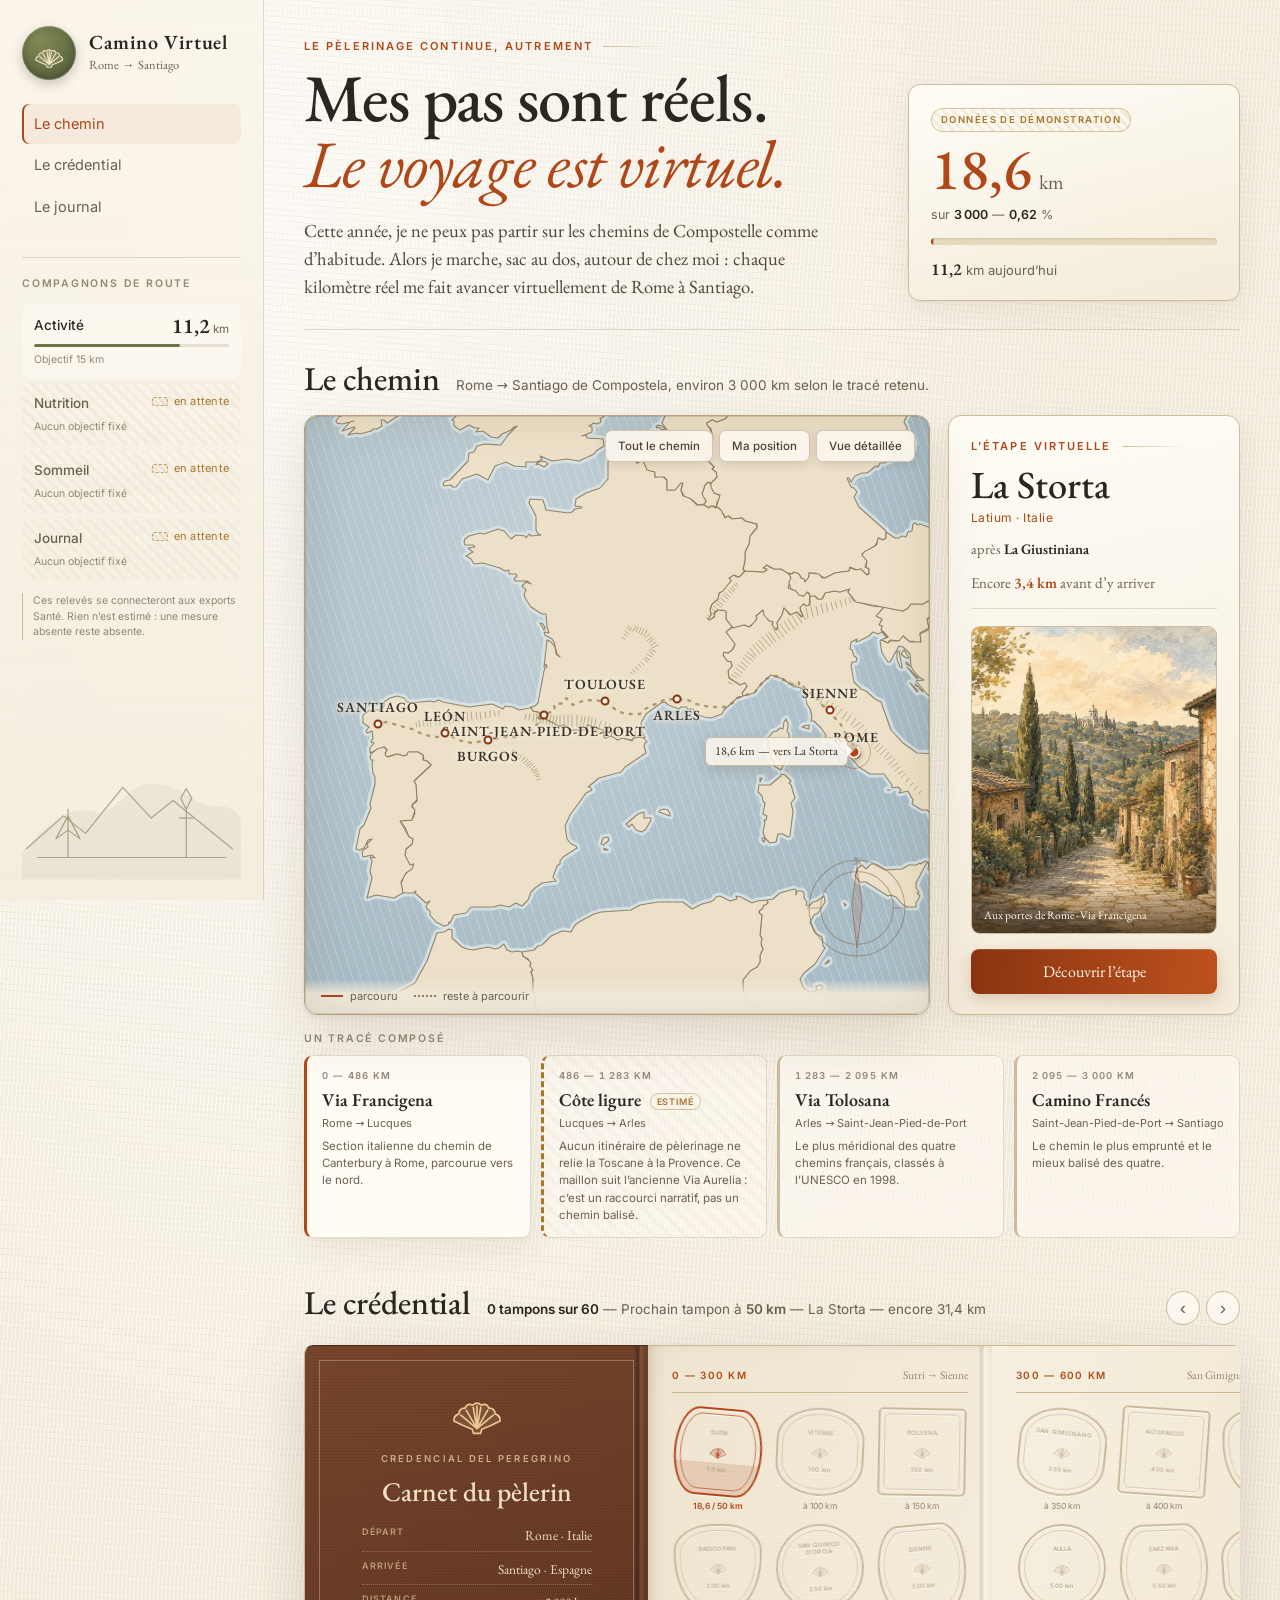
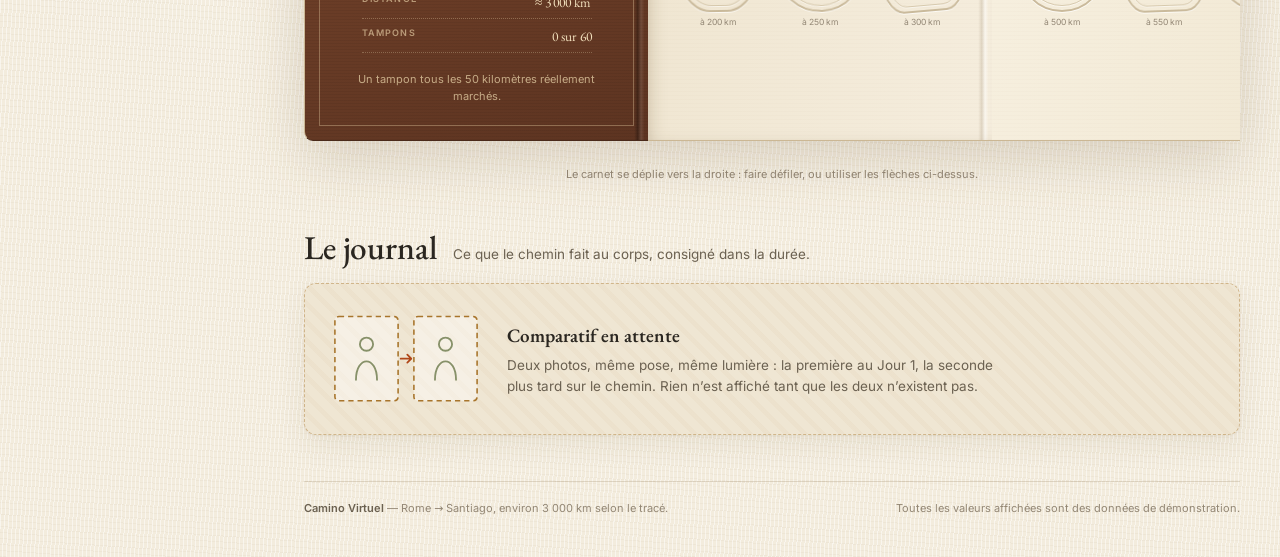
==== commit c0684169: "Cale les distances sur les references des guides de pelerins Le document de reference fourni contien" ====
--- a/index.html
+++ b/index.html
@@ -131,6 +131,13 @@
         <button class="btn" type="button" data-open="dlg-stage">Découvrir l’étape</button>
       </article>
     </div>
+
+    <!-- Il n'existe pas de « chemin officiel Rome → Santiago ». Le tracé
+         enchaîne trois itinéraires réels et un maillon estimé : autant le dire. -->
+    <section class="legs" aria-labelledby="legs-title">
+      <h3 id="legs-title">Un tracé composé</h3>
+      <ol data-legs></ol>
+    </section>
   </section>
 
   <!-- ── le crédential, second protagoniste ──────────────────────────────── -->
@@ -173,19 +180,7 @@
 <!-- ══ fenêtre : l'étape ═══════════════════════════════════════════════════ -->
 <dialog id="dlg-stage" class="sheet">
   <button class="sheet-close" type="button" data-close aria-label="Fermer">×</button>
-  <div class="sheet-body">
-    <p class="overline">Sur la Via Francigena</p>
-    <h2><span data-stage-name>—</span></h2>
-    <p class="lead">
-      Les premiers kilomètres quittent Rome par la via Cassia. La ville se retire
-      lentement derrière les pins, et le chemin s’ouvre sur les collines du Latium.
-    </p>
-    <blockquote>« Le vrai voyage commence au premier pas que l’on décide de compter. »</blockquote>
-    <p class="sheet-note" data-demo-only>
-      Le récit détaillé de chaque étape s’écrira au fil du chemin. Les étapes non
-      documentées restent vierges plutôt que remplies automatiquement.
-    </p>
-  </div>
+  <div class="sheet-body" data-sheet-body></div>
 </dialog>
 
 <script src="assets/js/vendor/leaflet.js"></script>
--- a/assets/css/camino.css
+++ b/assets/css/camino.css
@@ -498,6 +498,64 @@
   transition:transform .18s,box-shadow .18s;
 }
 .btn:hover{transform:translateY(-2px);box-shadow:inset 0 1px rgba(255,255,255,.16),0 11px 24px rgba(122,50,17,.28)}
+
+/* ── composition du tracé ─────────────────────────────────────────────────
+   Quatre segments enchaînés, dont un sans équivalent historique. Celui-là est
+   marqué d'une trame et d'une mention « estimé » : la nuance se voit.
+   ───────────────────────────────────────────────────────────────────────── */
+.legs{margin-top:18px}
+.legs h3{
+  font-family:var(--sans);font-size:10.5px;font-weight:600;
+  letter-spacing:.17em;text-transform:uppercase;color:var(--ink-faint);
+  margin-bottom:11px;
+}
+.legs ol{
+  list-style:none;margin:0;padding:0;
+  display:grid;grid-template-columns:repeat(auto-fit,minmax(210px,1fr));gap:10px;
+}
+.leg{
+  padding:13px 15px;border-radius:9px;
+  border:1px solid var(--rule-soft);
+  background:rgba(255,252,245,.55);
+  border-left:3px solid var(--rule);
+}
+.leg-range{
+  display:block;font-size:9.5px;font-weight:600;letter-spacing:.11em;
+  text-transform:uppercase;color:var(--ink-faint);
+  font-variant-numeric:tabular-nums;
+}
+.leg strong{
+  display:block;font-family:var(--serif);font-size:18px;font-weight:600;
+  margin:2px 0 1px;
+}
+.leg strong em{
+  font-family:var(--sans);font-size:9px;font-weight:600;font-style:normal;
+  letter-spacing:.1em;text-transform:uppercase;color:var(--ochre);
+  vertical-align:middle;margin-left:5px;
+  padding:2px 6px;border-radius:99px;border:1px solid rgba(168,117,44,.42);
+}
+.leg-ends{display:block;font-size:11px;color:var(--ink-soft);margin-bottom:6px}
+.leg p{font-size:11.5px;line-height:1.5;color:var(--ink-soft)}
+
+.leg.is-done{border-left-color:var(--terracotta)}
+.leg.is-here{
+  border-left-color:var(--terracotta);
+  background:rgba(255,252,245,.95);
+  box-shadow:var(--lift);
+}
+.leg.is-estimated{
+  border-left-style:dashed;border-left-color:var(--ochre);
+  background:repeating-linear-gradient(45deg,
+    rgba(168,117,44,.04) 0 4px,transparent 4px 11px),rgba(255,252,245,.5);
+}
+
+.sheet-region{
+  font-size:12px;color:var(--terracotta);letter-spacing:.04em;margin-bottom:14px;
+}
+.sheet-body > p:not(.overline):not(.lead):not(.sheet-note):not(.sheet-region){
+  font-family:var(--serif);font-size:16px;line-height:1.65;color:var(--ink-soft);
+  margin-top:16px;
+}
 
 /* ══ crédential — carnet accordéon ═══════════════════════════════════════
    Un leporello : une bande de papier pliée en accordéon qui se déplie vers la
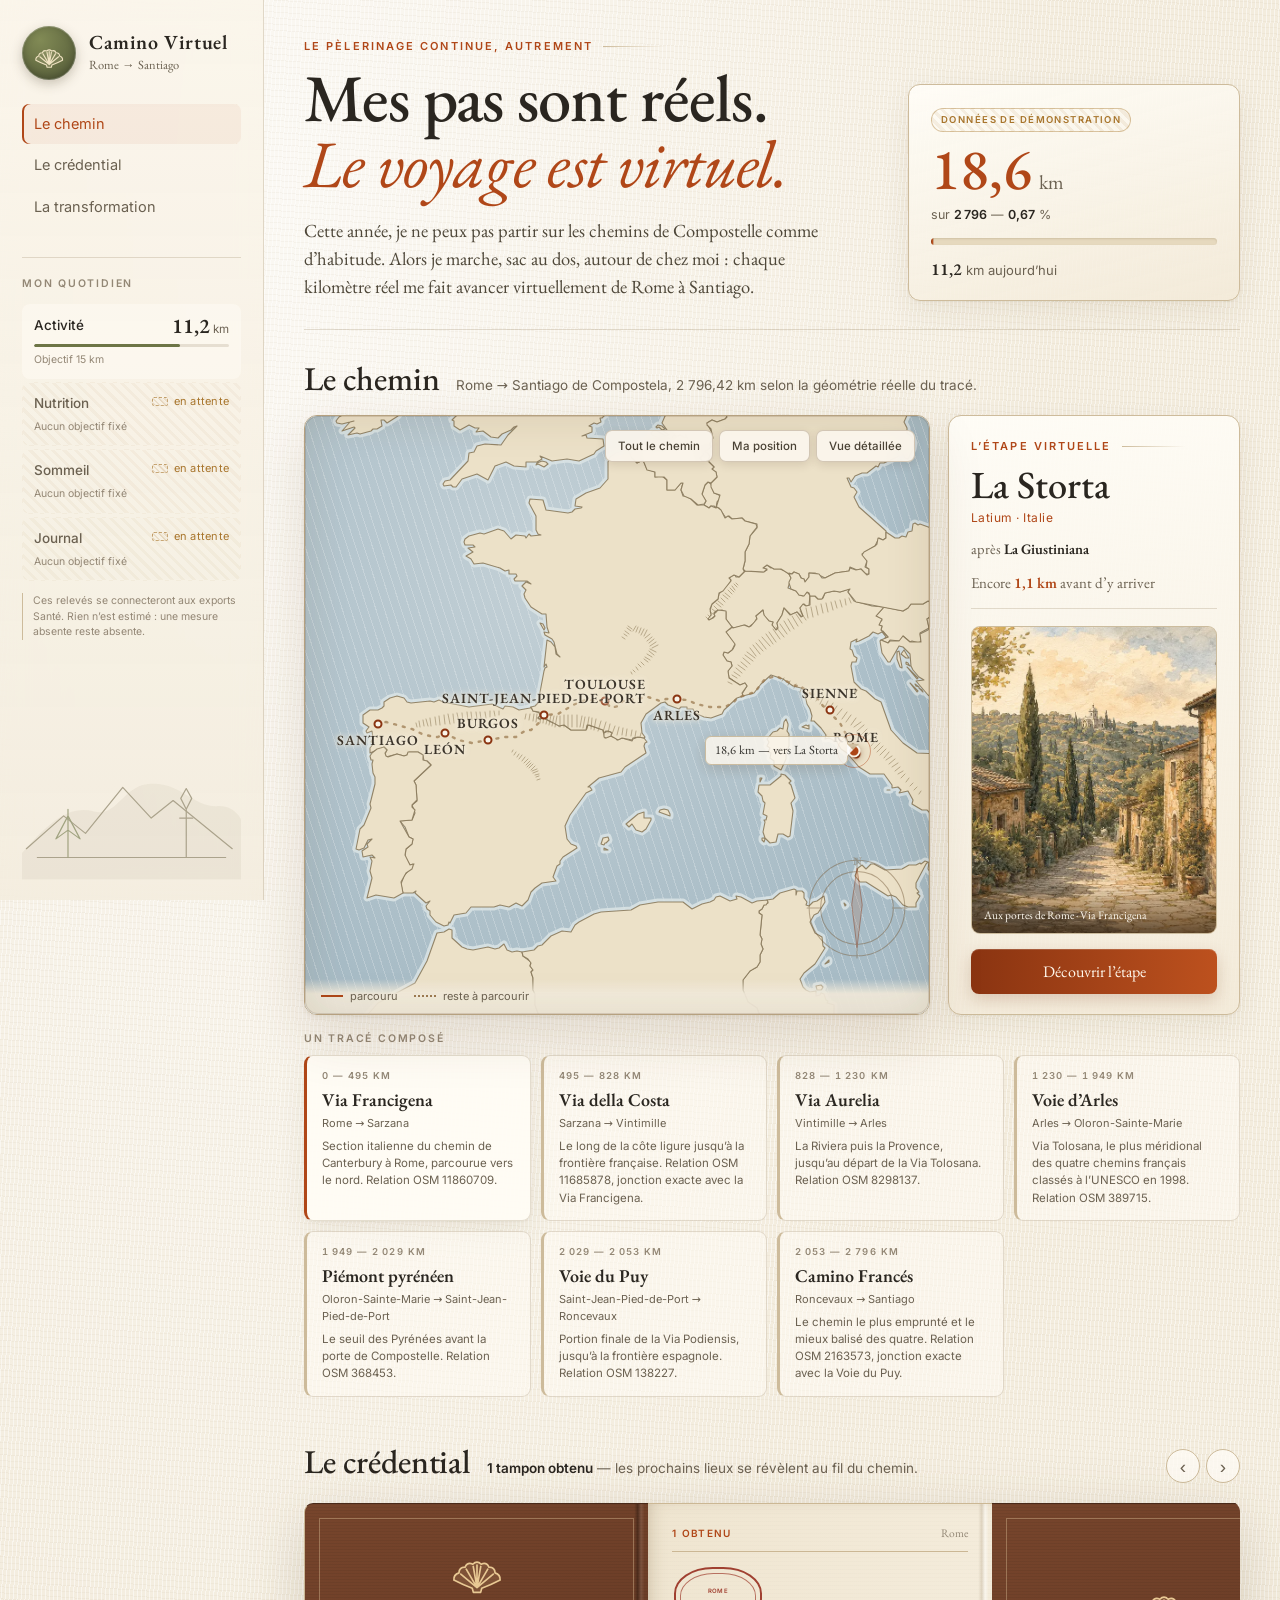
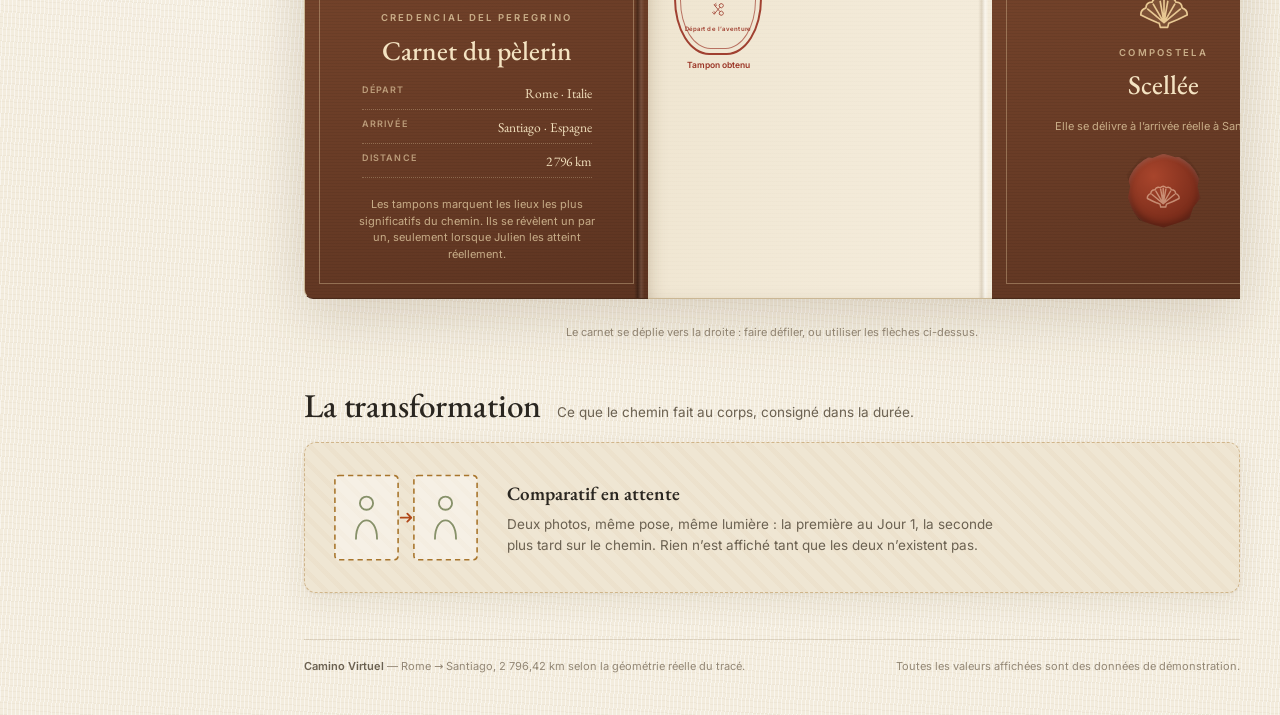
==== commit 2754462d: "Applique les correctifs immediats et la refactorisation preparatoire de la Bible Suite a la lecture " ====
--- a/index.html
+++ b/index.html
@@ -31,14 +31,16 @@
   <nav class="nav" aria-label="Navigation principale">
     <a class="nav-item is-active" href="#carte">Le chemin</a>
     <a class="nav-item" href="#credential">Le crédential</a>
-    <a class="nav-item" href="#journal">Le journal</a>
+    <a class="nav-item" href="#transformation">La transformation</a>
   </nav>
 
-  <!-- Les quatre compagnons vivent ici, dans la colonne — jamais sous la carte.
-       Ils accompagnent le voyage, ils ne sont pas le récit. -->
-  <section class="companions" aria-labelledby="companions-title">
-    <h2 id="companions-title">Compagnons de route</h2>
-    <ul data-compagnons></ul>
+  <!-- Les données personnelles de Julien vivent ici, dans la colonne — jamais
+       sous la carte. « Compagnons de route » est réservé à la future
+       communauté qui suit l'aventure (Bible, ch. 1, §6.3) : ce nom ne doit
+       plus être réutilisé pour cette section. -->
+  <section class="companions" aria-labelledby="daily-title">
+    <h2 id="daily-title">Mon quotidien</h2>
+    <ul data-daily></ul>
     <p class="companions-note" data-demo-only>
       Ces relevés se connecteront aux exports Santé. Rien n’est estimé :
       une mesure absente reste absente.
@@ -76,9 +78,9 @@
       <p class="odometer-value">
         <strong data-km-total>—</strong><span>km</span>
       </p>
-      <p class="odometer-scale">sur <b data-km-goal>3 000</b> — <b data-percent>0</b> %</p>
+      <p class="odometer-scale">sur <b data-km-goal>2 796</b> — <b data-percent>0</b> %</p>
       <div class="track" data-progress-bar role="progressbar"
-           aria-valuemin="0" aria-valuemax="3000" aria-valuenow="0">
+           aria-valuemin="0" aria-valuemax="2796.42" aria-valuenow="0">
         <i></i>
       </div>
       <p class="odometer-today" data-today></p>
@@ -89,7 +91,7 @@
   <section class="chapter" id="carte" aria-labelledby="carte-title">
     <div class="chapter-head">
       <h2 id="carte-title">Le chemin</h2>
-      <p>Rome → Santiago de Compostela, environ 3 000 km selon le tracé retenu.</p>
+      <p>Rome → Santiago de Compostela, 2 796,42 km selon la géométrie réelle du tracé.</p>
     </div>
 
     <div class="map-and-stage">
@@ -145,8 +147,7 @@
     <div class="chapter-head">
       <h2 id="cred-title">Le crédential</h2>
       <p>
-        <b><span data-stamp-count>0</span> tampons sur <span data-stamp-total>60</span></b>
-        — <span data-next-stamp></span>
+        <b data-stamp-label>—</b> — les prochains lieux se révèlent au fil du chemin.
       </p>
       <div class="rail-nav">
         <button type="button" data-accordion-prev aria-label="Volet précédent">‹</button>
@@ -162,17 +163,21 @@
     </p>
   </section>
 
-  <!-- ── journal ─────────────────────────────────────────────────────────── -->
-  <section class="chapter" id="journal" aria-labelledby="journal-title">
+  <!-- ── transformation ──────────────────────────────────────────────────────
+       Distincte, techniquement, du futur journal quotidien et du futur carnet
+       de la communauté (Bible, ch. 1, §13 et §15) : ces deux composants
+       restent à construire, une fois cadrés. Cette section ne contient que le
+       comparateur visuel — c'est tout ce qu'elle est aujourd'hui. -->
+  <section class="chapter" id="transformation" aria-labelledby="transformation-title">
     <div class="chapter-head">
-      <h2 id="journal-title">Le journal</h2>
+      <h2 id="transformation-title">La transformation</h2>
       <p>Ce que le chemin fait au corps, consigné dans la durée.</p>
     </div>
     <div class="compare-host" data-compare></div>
   </section>
 
   <footer class="foot">
-    <p><b>Camino Virtuel</b> — Rome → Santiago, environ 3 000 km selon le tracé.</p>
+    <p><b>Camino Virtuel</b> — Rome → Santiago, 2 796,42 km selon la géométrie réelle du tracé.</p>
     <p data-demo-only>Toutes les valeurs affichées sont des données de démonstration.</p>
   </footer>
 </main>
--- a/assets/css/camino.css
+++ b/assets/css/camino.css
@@ -704,6 +704,9 @@
 .ink-violet{--stamp-ink:#65558a}
 .ink-sepia {--stamp-ink:#8a6437}
 .ink-ocre  {--stamp-ink:#a8752c}
+/* Encre réservée au tampon de départ, Rome : brique romaine, distincte des
+   six encres qui se partagent les tampons ordinaires du chemin. */
+.ink-romano{--stamp-ink:#9a3324}
 
 /* Contenu du cachet : colonne centrée dans un cadre borné, pour que les noms
    longs (Villafranca del Bierzo, Campagnano di Roma) se plient sur deux lignes
